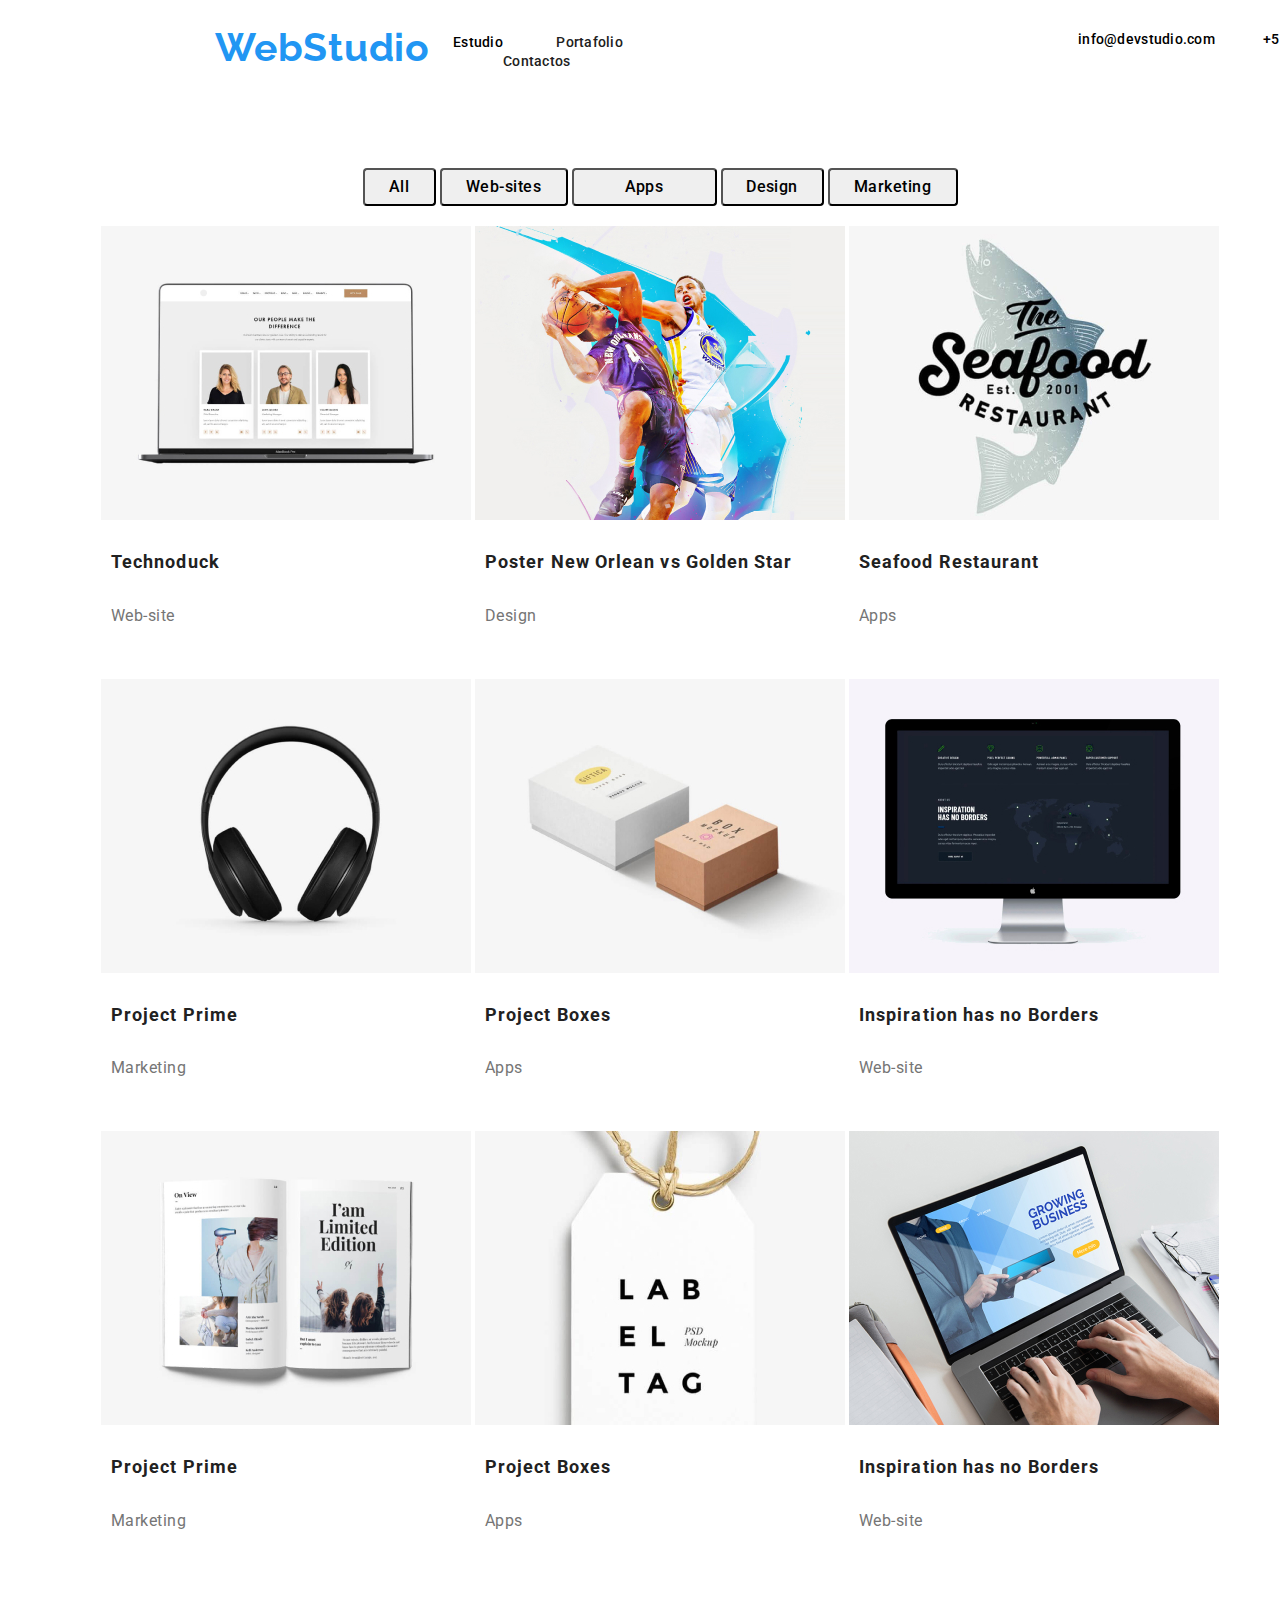
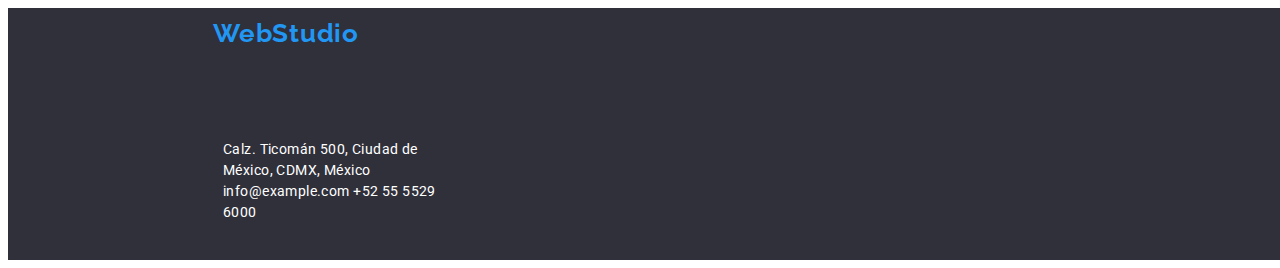
==== portfolio.html @ 344f01cb "new file:   contactos.html 	new file:   css/styles.css 	new file:   images/equipo1.jpg 	new file:   " ====
<!DOCTYPE html>
<html lang="En">    
<head>
    <meta charset="UTF-8">
    <meta http-equiv="X-UA-Compatible" content="IE=edge">
    <meta name="viewport" content="width=device-width, initial-scale=1.0">
    <title>homework #2</title>
    <link rel="stylesheet" href="./css/styles.css">
    <link href="https://fonts.googleapis.com/css2?family=Raleway:wght@700&family=Roboto:wght@400;500;700;900&display=swap"
        rel="stylesheet">
</head>
<body class="body-portfolio"> 
        <header class="encabezado">
            <section class="estudio-web1">
                <h2>WebStudio</h2>
            </section>

            <nav class="linea-superior">
                <div class="menu-nav">
                    <a class="enlace-activo" href="./index.html" target="_self"> Estudio </a>
                    <span class="portafolio">Portafolio</span>
                    <a class="contactos" href="./contactos.html" target="_self">Contactos</a>
                </div>
            </nav>

            <div>
                <a class="correo-electronico" href="mailto:info@devstudio.com"> info@devstudio.com </a>
                <a class="telefono" href="tel:+52 55 5529 6000"> +52 55 5529 6000 </a>
            </div>
            
        </header>

        <main>
            <section>
                <ul class="filter">
                    <li class="filter-item">
                        <button type="button" class="button-port button-portfolio-1">All</button>
                    </li>
                    <li class="filter-item">
                        <button type="button" class="button-port button-portfolio-2">Web-sites</button>
                    </li>
                    <li class="filter-item">
                        <button type="button" class="button-port button-portfolio-3">Apps</button>
                    </li>
                    <li class="filter-item">
                        <button type="button" class="button-port button-portfolio-4">Design</button>
                    </li>
                    <li class="filter-item">
                        <button type="button" class="button-port button-portfolio-5">Marketing</button>
                    </li>
                </ul>
            </section>
            <section class="images-portfolio">
                <ul>
                    <li class="portfolio-row">
                        <img src="./images/portfolio1.jpg" alt="Technoduck-Web-site" width="370">
                        <p class="nombre-proyecto">Technoduck</p>
                        <p class="tipo-proyecto">Web-site</p>
                    </li>
                    <li class="portfolio-row">
                        <img src="./images/portfolio2.jpg" alt="Poster New Orlean vs Golden Star-Design" width="370">
                        <p class="nombre-proyecto">Poster New Orlean vs Golden Star</p>
                        <p class="tipo-proyecto">Design</p>
                    </li>
                    <li class="portfolio-row">
                        <img src="./images/portfolio3.jpg" alt="Seafood Restaurant-Apps" width="370">
                        <p class="nombre-proyecto">Seafood Restaurant</p>
                        <p class="tipo-proyecto">Apps</p>
                    </li>
                </ul>
                <ul class="portfolio-row">
                    <li class="portfolio-row">
                        <img src="./images/portfolio4.jpg" alt="Project Prime-Marketing" width="370">
                        <p class="nombre-proyecto">Project Prime</p>
                        <p class="tipo-proyecto">Marketing</p>
                    </li>

                    <li class="portfolio-row">
                        <img src="./images/portfolio5.jpg" alt="Project Boxes-Apps" width="370">
                        <p class="nombre-proyecto">Project Boxes</p>
                        <p class="tipo-proyecto">Apps</p>
                    </li>

                    <li class="portfolio-row">
                        <img src="./images/portfolio6.jpg" alt="Inspiration has no Borders-Web-site" width="370">
                        <p class="nombre-proyecto">Inspiration has no Borders</p>
                        <p class="tipo-proyecto">Web-site</p>
                    </li>
                </ul>
                <ul class="portfolio-row">
                    <li class="portfolio-row">
                        <img src="./images/portfolio7.jpg" alt="Project Prime-Marketing" width="370">
                        <p class="nombre-proyecto">Project Prime</p>
                        <p class="tipo-proyecto">Marketing</p>
                    </li>

                    <li class="portfolio-row">
                        <img src="./images/portfolio8.jpg" alt="Project Boxes-Apps" width="370">
                        <p class="nombre-proyecto">Project Boxes</p>
                        <p class="tipo-proyecto">Apps</p>
                    </li>

                    <li class="portfolio-row">
                        <img src="./images/portfolio9.jpg" alt="Inspiration has no Borders-Web-site" width="370">
                        <p class="nombre-proyecto">Inspiration has no Borders</p>
                        <p class="tipo-proyecto">Web-site</p>
                    </li>
                </ul>
            </section>
        </main>

        <footer class="base-portfolio">
            <div>
                <p class="estudio-web2-portfolio">WebStudio</p>
            </div>
            <address class="direccion-portfolio">
                <span>Calz. Ticomán 500, Ciudad de México, CDMX, México</span>
                <span> info@example.com </span>
                <span> +52 55 5529 6000 </span>
            </address>
        </footer>
    </body>

</html>
---- css/styles.css ----
:root{
    --color-text: #2196F3;
    --backg1-color: #2F303A;
}


.principal {
    
    /* display: flex;    
    flex-direction: column; */    
    display: inline-block;
}
.encabezado{
    
    width: 1600px;
    height: 80px ;
    border-color: blue;

}

.estudio-web1{

    position: absolute;
    width: 145px;
    height: 31px;
    left: 215px;
    top: -10px;

    font-family: Raleway;
    font-size: 26px;
    font-weight: 700;
    line-height: 1.94em; /* 31px */
    letter-spacing: 0.03em;
    text-align: right;
    
    color: var(--color-text);
    
}

.menu-nav{
    position: absolute;
    width: 290px;
    height: 16px;
    left: 453px;
    top: 32px;
}
.enlace-activo{
    
    font-family: Roboto;
    font-size: 14px;
    font-weight: 500;
    line-height: 1em; /*16px;*/
    letter-spacing: 0.02em;
    text-align: left;

    color: black;
    text-decoration: none;

}
.enlace-activo:hover {
    color: var(--color-text);
    cursor: pointer;
}
.portafolio{
    margin-left: 50px;

    font-family: Roboto;
    font-size: 14px;
    font-weight: 500;
    line-height: 1em; /*16px;*/
    letter-spacing: 0.02em;
    text-align: left;

    color: #212121;
    text-decoration: none;
}
.portafolio:hover {
    color: var(--color-text);
    cursor: pointer;
}
.contactos{

    margin-left: 50px;

    font-family: Roboto;
    font-size: 14px;
    font-weight: 500;
    line-height: 1em; /*16px;*/
    letter-spacing: 0.02em;
    text-align: left;

    color: #212121;
    text-decoration: none;
}
.contactos:hover {
    color: var(--color-text);
    cursor: pointer;
}

.correo-electronico{
    
    position: absolute;
    width: 135px;
    height: 16px;
    left: 1078px;
    top: 32px;

    font-family: Roboto;
    font-size: 14px;
    font-weight: 500;
    line-height: 1em; /*16px;*/
    letter-spacing: 0.02em;
    text-align: left;

    color: black;

    text-decoration: none;
}
.correo-electronico:hover {

    color: var(--color-text);
    cursor: pointer;
}

.telefono{
    position: absolute;
    width: 120px;
    height: 16px;
    left: 1263px;
    top: 32px;

    font-family: Roboto;
    font-size: 14px;
    font-weight: 500;
    line-height: 1em; /*16px;*/
    letter-spacing: 0.02em;
    text-align: left;

    color: black;
    text-decoration: none;
}
.telefono:hover {
    color: var(--color-text);
    cursor: pointer;
}
.titulo{

        height: 600px;
        width: 1600px;
        
        background-color: var(--backg1-color);

        display: flex;
        flex-direction: row-reverse;
        
        display: inline-block;

}
.button {
        background-color: var(--color-text);

        border: none;
        color: white;
        padding: 15px 50px;
        text-align: center;
        text-decoration: none;
        display: inline-block;
        font-size: 16px;
        margin: 350px 650px;
        cursor: pointer;
}
.texto-titulo{

    margin: 0;
    position: absolute;
    
    height: 120px;
    width: 696px;
    left: 448px;
    top: 280px;
    border-radius: 50px;

    font-family: Roboto;
    font-size: 44px;
    font-weight: 900;
    line-height: 3.75em; /*60px;*/
    letter-spacing: 0.06em;
    text-align: center;

    color: #FFFFFF;

}
.boton{  
    margin: 350px 670px 200px 669px;    
    display: inline-flex;
}
.features{
    margin-top: 80px;
    text-align: center;
}
.lista-features {
    display: inline-flex;
    list-style: none;
    text-align: center;

    font-family: Roboto;
    font-size: 14px;
    font-weight: 700;
    line-height: 1em;  /*16px;*/
    letter-spacing: 0.03em;
    text-align: center;
}
.lista-titulos{
    padding: 20px;
    width: 270px;
}
.a-que-nos-dedicamos{

    display: inline-block;
    
    position: absolute;
    /* width: 1173.16px; */
    width: 1220.16px;
    height: 425px;
    /* left: 215px; */
    left: 215px;
    top: 991px;
  
}
.a-que-nos-dedicamos-titulo{
    
    margin-left: 404px;
    margin-right: 397px;
    margin-bottom: 55px ;
    width: 371.15px;
    height: 46.24px;


    font-family: 'Roboto';
    font-style: normal;
    font-weight: 700;
    font-size: 36px;
    line-height: 2.63em; /*16px;*/
    text-align: center;
    letter-spacing: 0.03em;

    color: #212121;
}
.a-que-nos-dedicamos-ulist
{
    display: inline-block;
    list-style-type: none;
}
.imagen1{
    display: inline-block;
    width: 373px;
    height: 323.7px;    
}
.imagen2 {
    display: inline-block;
    margin-left: 23px;
    width: 373px;
    height: 323.7px;    
}
.imagen3 {
    display: inline-block;
    margin-left: 23px;
    width: 373px;
    height: 323.7px;  
}

.nuestro-equipo{
    display: block;

    position: absolute;
    width: 1600px;
    height: 648px;
    left: 0px;
    top: 1510px;

    background-color: #F5F4FA;
}
.nuestro-equipo-titulo{

    position: absolute;
    width: 265px;
    height: 42px;
    left: 669px;
    top: 94px;

    font-family: 'Roboto';
    font-style: normal;
    font-weight: 700;
    font-size: 36px;
    line-height: 2.63em; /*42px;*/
    text-align: center;
    letter-spacing: 0.03em;

    color: #212121;
}
.equipo{
    text-align: center;
}
.equipo1{
    display: inline-block;
    position: absolute;
    width: 270px;
    height: 368px;
    left: 208px;
    top: 186px;

    background: #FFFFFF;
    
    box-shadow: 0px 1px 3px rgba(0, 0, 0, 0.12), 0px 1px 1px rgba(0, 0, 0, 0.14), 0px 2px 1px rgba(0, 0, 0, 0.2);
    border-radius: 0px 0px 4px 4px;
}

.equipo2{
    display: inline-block;
    position: absolute;
    width: 270px;
    height: 368px;
    left: 515px;
    top: 186px;

    background: #FFFFFF;

    box-shadow: 0px 1px 3px rgba(0, 0, 0, 0.12), 0px 1px 1px rgba(0, 0, 0, 0.14), 0px 2px 1px rgba(0, 0, 0, 0.2);
    border-radius: 0px 0px 4px 4px;
}

.equipo3{
    display: inline-block;
    position: absolute;
    width: 270px;
    height: 368px;
    left: 822px;
    top: 186px;

    background: #FFFFFF;

    box-shadow: 0px 1px 3px rgba(0, 0, 0, 0.12), 0px 1px 1px rgba(0, 0, 0, 0.14), 0px 2px 1px rgba(0, 0, 0, 0.2);
    border-radius: 0px 0px 4px 4px;
}
.equipo4 {
    display: inline-block;
    position: absolute;
    width: 270px;
    height: 368px;
    left: 1129px;
    top: 186px;

    background: #FFFFFF;

    box-shadow: 0px 1px 3px rgba(0, 0, 0, 0.12), 0px 1px 1px rgba(0, 0, 0, 0.14), 0px 2px 1px rgba(0, 0, 0, 0.2);
    border-radius: 0px 0px 4px 4px;
}
.nombre{
    position: relative;    
    height: 19px;    
    top: 20px;

    font-family: 'Roboto';
    font-style: normal;
    font-weight: 500;
    font-size: 16px;
    line-height: 1.19em /*19px;*/
    /* identical to box height */

    text-align: center;
    letter-spacing: 0.03em;

    color: #212121;
}
.posicion{
    position: relative;    
    height: 19px;
    top: 10px;

    font-family: 'Roboto';
    font-style: normal;
    font-weight: 400;
    font-size: 16px;
    line-height: 1.19em; /*19px;*/

    text-align: center;
    letter-spacing: 0.02em;
    color: #757575;
}
.base{

    position: absolute;
    width: 1600px;
    height: 252px;
    left: 0px;
    top: 2158px;

    background-color: var(--backg1-color);
}
.estudio-web2 {

    position: absolute;
    width: 145px;
    height: 31px;
    left: 205px;
    top: 40px;

    font-family: Raleway;
    font-size: 26px;
    font-weight: 700;
    line-height: 1.94em /*31px;*/
    letter-spacing: 0.03em;
    text-align: right;

    color: var(--color-text);

}
.direccion{
    position: absolute;
    width: 231px;
    height: 21px;
    left: 215px;
    top: 100px;

    font-family: 'Roboto';
    font-style: normal;
    font-weight: 400;
    font-size: 14px;
    line-height: 1.5em: /*24px;*/
    /* or 171% */

    letter-spacing: 0.03em;

    color: #FFFFFF;

}

/* portfolio */
.body-portfolio{
    font-family: 'Roboto', sans-serif;
    color: #212121;
}
.button-port{
    font-family: Roboto;
    font-size: 16px;
    font-weight: 500;
    line-height: 1.63em; /*26px;*/
    letter-spacing: 0.03em;
    text-align: center;
}

.button-port:hover{
    background-color: var(--color-text);
    color: white;
    cursor: pointer;
    border: 3px solid black;
}
.button-port:focus {
    background-color: var(--color-text);
    color: white;
    cursor: pointer;
}
.button-portfolio-1{
    height: 38px;
    width: 73px;
    border-radius: 4px;
}
.button-portfolio-2{
    height: 38px;
    width: 128px;
    border-radius: 4px;
}
.button-portfolio-3{
    height: 38px;
    width: 145px;
    border-radius: 4px;
}
.button-portfolio-4{
    height: 38px;
    width: 103px;
    border-radius: 4px;
}
.button-portfolio-5{
    height: 38px;
    width: 130px;
    border-radius: 4px;
}

.filter {
    margin-top: 80px;
    text-align: center;
}
.filter-item{
    text-align: center;
    list-style: none;
    display: inline-block;    
}
.images-portfolio{
    margin-top: 20px;
    text-align: center;   
}
.portfolio-row{
    text-align: center;
    list-style: none;
    display: inline-block;
}

.nombre-proyecto{
    font-family: 'Roboto';
    font-style: normal;
    font-weight: 700;
    font-size: 18px;
    line-height: 2.25em; /*36px;*/
    letter-spacing: 0.06em;
    color: #212121;
    margin-left: 10px;
    text-align: left;
}

.tipo-proyecto{
    font-family: 'Roboto';
    font-style: normal;
    font-weight: 400;
    font-size: 16px;
    line-height: 1.88em; /*30px;*/
    letter-spacing: 0.03em;
    color: #757575;
    margin-left: 10px;
    text-align: left;
}
.base-portfolio {

   
    width: 1600px;
    height: 252px;
    left: 0px;
    background-color: var(--backg1-color);
}
.estudio-web2-portfolio{

    width: 145px;
    height: 31px;
    margin-left: 205px;
    margin-top: 40px;

    font-family: Raleway;
    font-size: 26px;
    font-weight: 700;
    line-height: 1.94em; /*31px;*/
    letter-spacing: 0.03em;
    text-align: right;

    color: var(--color-text);

}
.direccion-portfolio {
    
    width: 231px;
    height: 21px;
    margin-left: 215px;
    margin-top: 100px;

    font-family: 'Roboto';
    font-style: normal;
    font-weight: 400;
    font-size: 14px;
    line-height: 1.5em; /*24px;*/
    /* or 171% */

    letter-spacing: 0.03em;

    color: #FFFFFF;

}
/* contacts */
.on-construction{
    display: block;
    margin-left: auto;
    margin-right: auto;
    width: 50%;
}
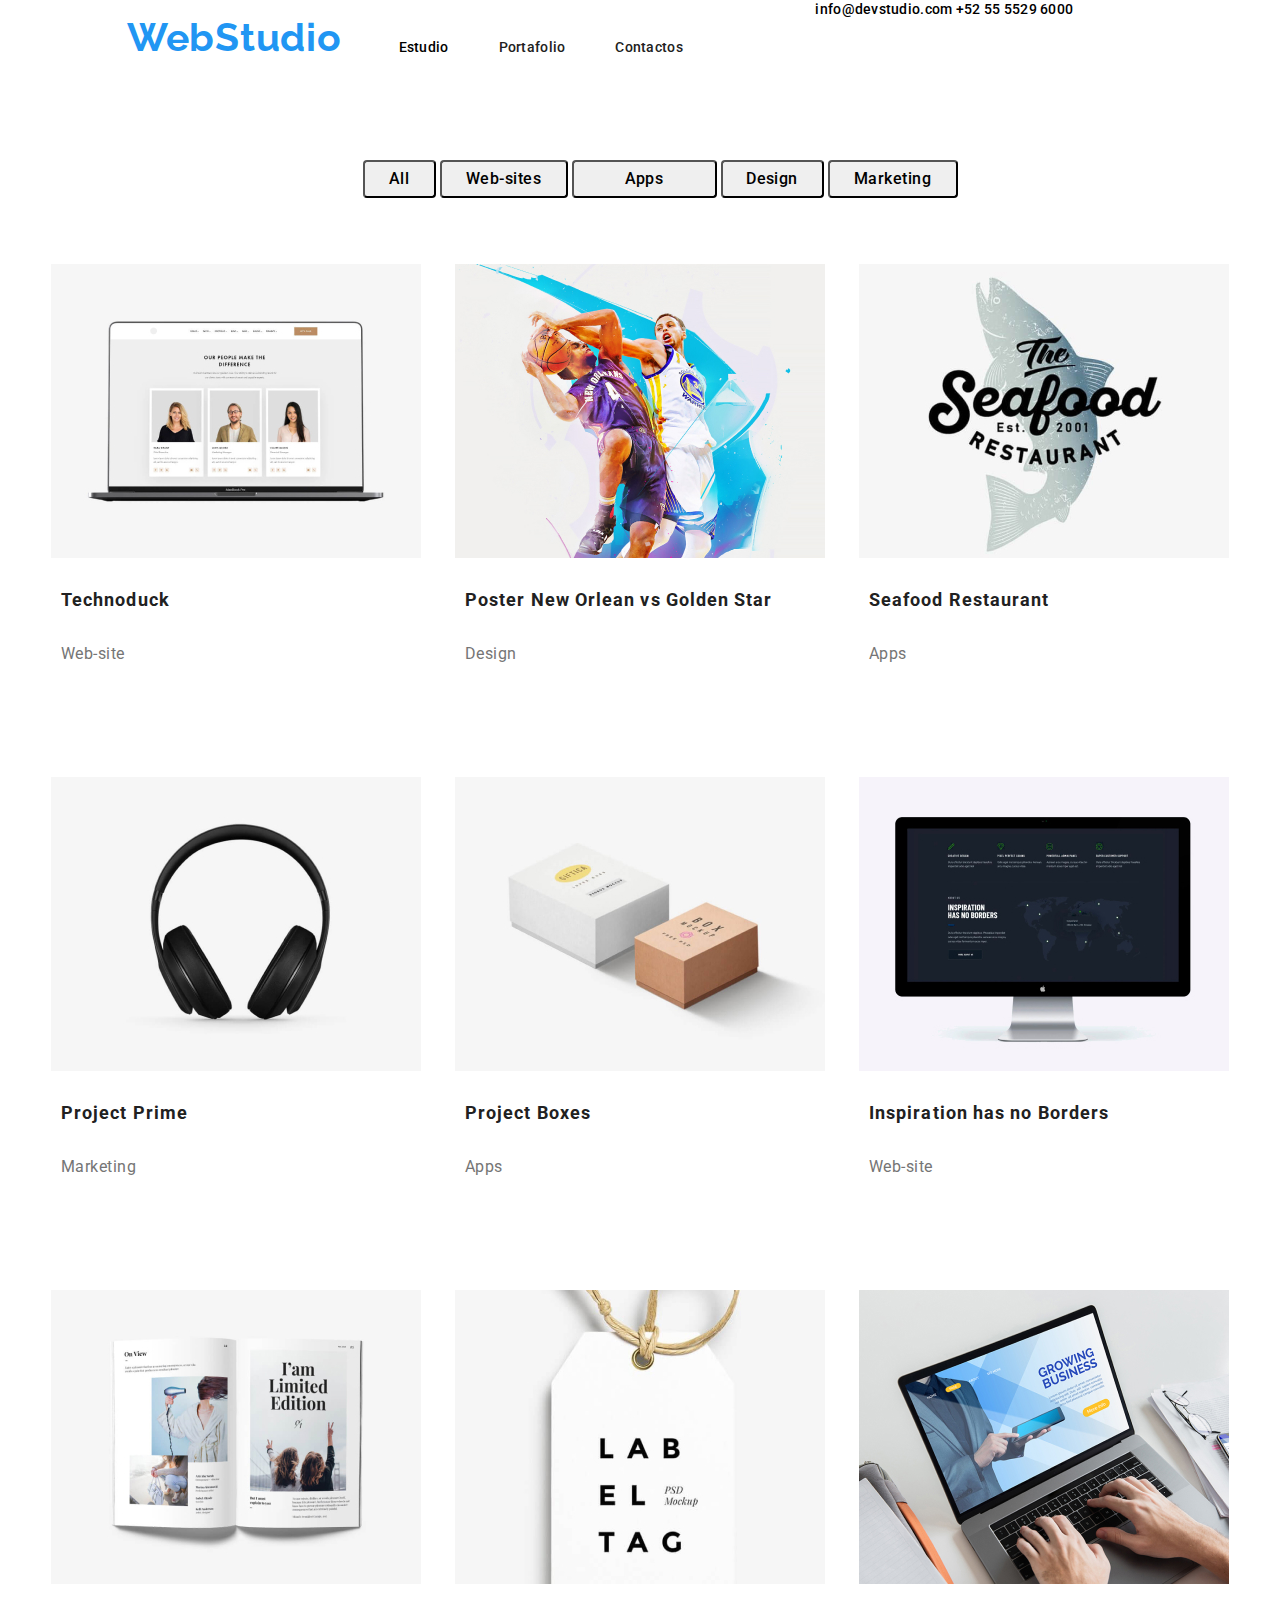
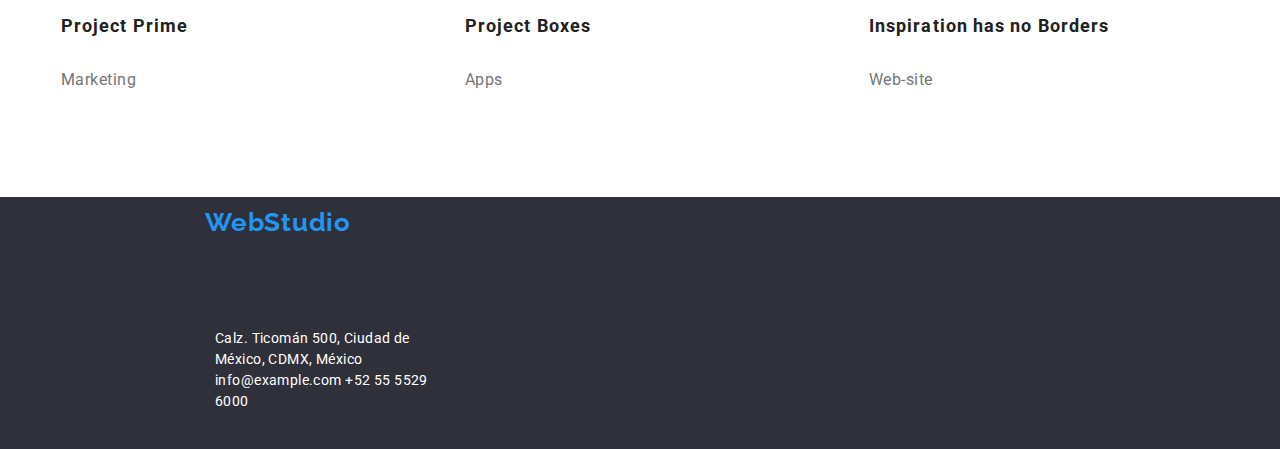
==== commit a335f70f: "new file:   css/modern-normalize.min.css 	modified:   css/styles.css 	new file:   images/cell.png 	n" ====
--- a/portfolio.html
+++ b/portfolio.html
@@ -51,7 +51,7 @@
                 </ul>
             </section>
             <section class="images-portfolio">
-                <ul>
+                <ul class="portfolio-row">
                     <li class="portfolio-row">
                         <img src="./images/portfolio1.jpg" alt="Technoduck-Web-site" width="370">
                         <p class="nombre-proyecto">Technoduck</p>
--- a/css/styles.css
+++ b/css/styles.css
@@ -1,30 +1,30 @@
+@import url(/css/modern-normalize.min.css);
+
 :root{
     --color-text: #2196F3;
     --backg1-color: #2F303A;
 }
 
-
-.principal {
-    
-    /* display: flex;    
-    flex-direction: column; */    
-    display: inline-block;
-}
 .encabezado{
     
-    width: 1600px;
+    width: 1200px;
     height: 80px ;
     border-color: blue;
 
+    display: flex;
+    flex-direction: row;
+    justify-content: space-evenly;
+    
 }
 
 .estudio-web1{
 
-    position: absolute;
+    
     width: 145px;
     height: 31px;
-    left: 215px;
-    top: -10px;
+    margin: 0px;
+    margin-top: -20px;
+    
 
     font-family: Raleway;
     font-size: 26px;
@@ -37,12 +37,19 @@
     
 }
 
+.linea-superior{
+    height: 80px;
+    display: flex;
+    padding-top: 40px;
+}
+
 .menu-nav{
-    position: absolute;
+    
     width: 290px;
-    height: 16px;
-    left: 453px;
-    top: 32px;
+    height: 16px;   
+
+    display: flex;
+    justify-content: flex-start;
 }
 .enlace-activo{
     
@@ -62,7 +69,7 @@
     cursor: pointer;
 }
 .portafolio{
-    margin-left: 50px;
+    padding-left: 50px;
 
     font-family: Roboto;
     font-size: 14px;
@@ -80,7 +87,7 @@
 }
 .contactos{
 
-    margin-left: 50px;
+    padding-left: 50px;
 
     font-family: Roboto;
     font-size: 14px;
@@ -96,14 +103,21 @@
     color: var(--color-text);
     cursor: pointer;
 }
+.contact-data{
+    display: flex;
+    flex-direction: row;
+    justify-content: space-evenly;
+    padding-top: 25px;
+}
+.mail{
+    padding-left: 20px;
+}
 
 .correo-electronico{
     
-    position: absolute;
-    width: 135px;
     height: 16px;
-    left: 1078px;
-    top: 32px;
+   
+    align-self: auto;
 
     font-family: Roboto;
     font-size: 14px;
@@ -120,14 +134,18 @@
 
     color: var(--color-text);
     cursor: pointer;
+
+    align-items: flex-end;
+}
+
+.cell{
+    padding-left: 20px;
 }
 
 .telefono{
-    position: absolute;
-    width: 120px;
+    
+    
     height: 16px;
-    left: 1263px;
-    top: 32px;
 
     font-family: Roboto;
     font-size: 14px;
@@ -138,6 +156,9 @@
 
     color: black;
     text-decoration: none;
+
+    align-items: flex-end;
+    
 }
 .telefono:hover {
     color: var(--color-text);
@@ -152,8 +173,6 @@
 
         display: flex;
         flex-direction: row-reverse;
-        
-        display: inline-block;
 
 }
 .button {
@@ -503,6 +522,14 @@
     text-align: center;
     list-style: none;
     display: inline-block;
+    padding: 15px;
+
+}
+.portfolio-row:hover {
+    background: #FFFFFF;
+    border: 1px solid #EEEEEE;
+    box-shadow: 0px 1px 1px rgba(0, 0, 0, 0.12), 0px 4px 4px rgba(0, 0, 0, 0.06), 1px 4px 6px rgba(0, 0, 0, 0.16);
+    cursor: pointer;
 }
 
 .nombre-proyecto{
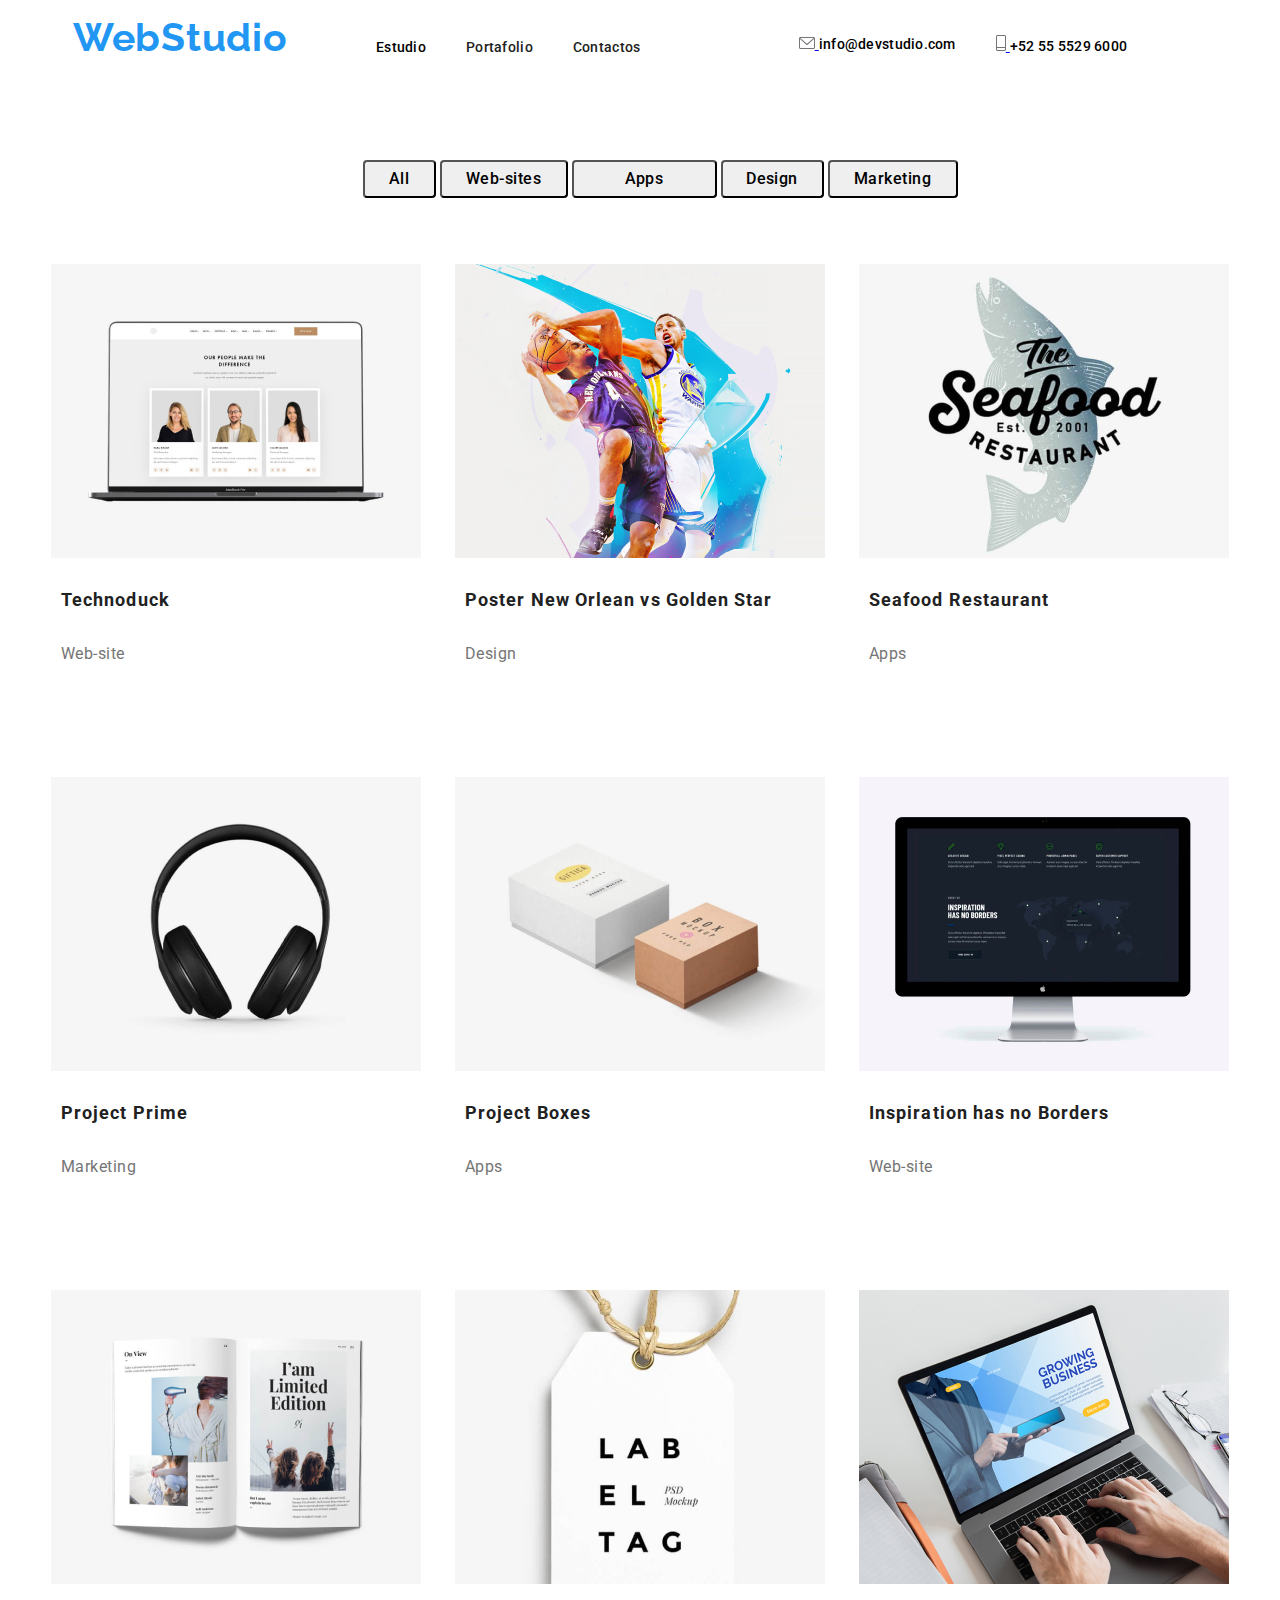
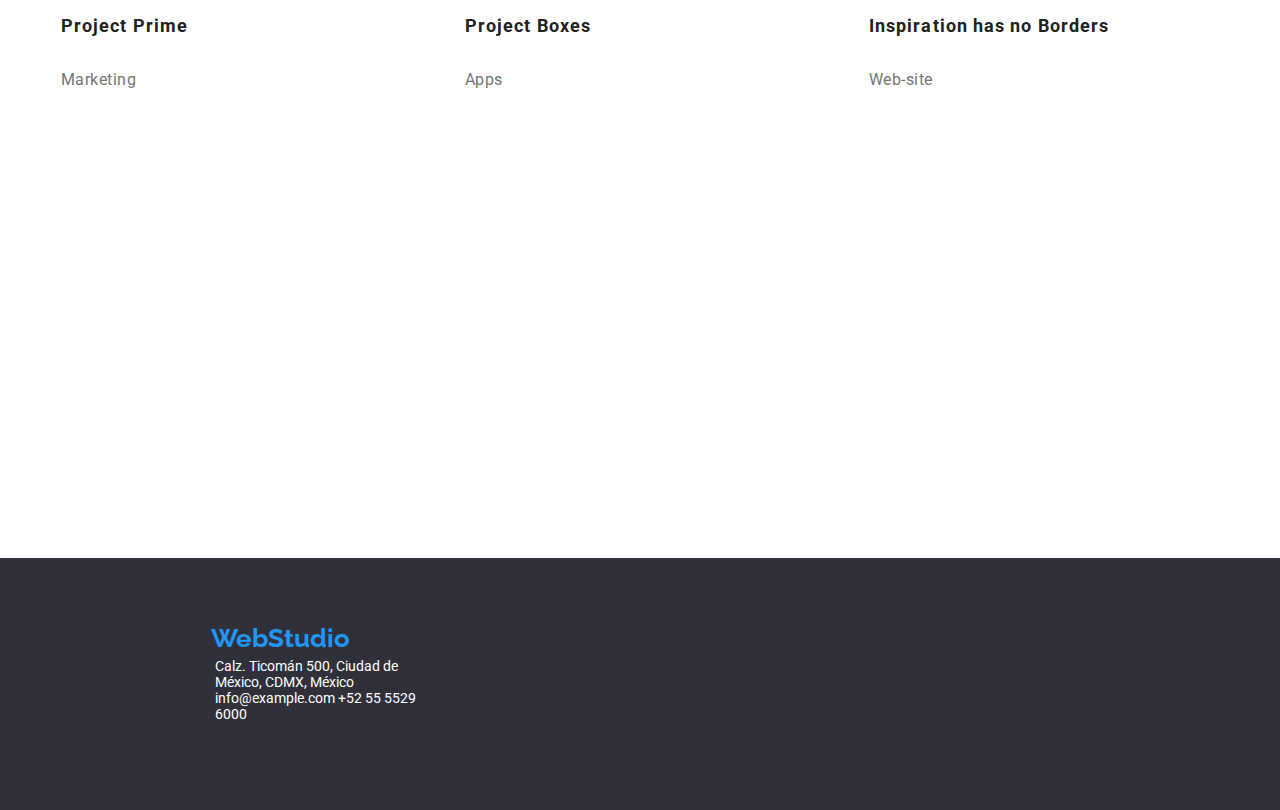
==== commit eab630b4: "modified:   css/styles.css 	modified:   index.html 	modified:   portfolio.html" ====
--- a/portfolio.html
+++ b/portfolio.html
@@ -4,121 +4,128 @@
     <meta charset="UTF-8">
     <meta http-equiv="X-UA-Compatible" content="IE=edge">
     <meta name="viewport" content="width=device-width, initial-scale=1.0">
-    <title>homework #2</title>
+    <title>homework #3</title>
     <link rel="stylesheet" href="./css/styles.css">
     <link href="https://fonts.googleapis.com/css2?family=Raleway:wght@700&family=Roboto:wght@400;500;700;900&display=swap"
         rel="stylesheet">
 </head>
 <body class="body-portfolio"> 
-        <header class="encabezado">
-            <section class="estudio-web1">
-                <h2>WebStudio</h2>
+
+    <header class="encabezado">
+        <section class="estudio-web1">
+            <h2>WebStudio</h2>
+        </section>
+    
+        <nav class="linea-superior">
+            <section class="menu-nav">
+                <a class="enlace-activo" href="/index.html">Estudio</a>                
+                <a class="portafolio" href="./portfolio.html" target="_self">Portafolio</a>
+                <a class="contactos" href="./contactos.html">Contactos</a>
             </section>
+        </nav>
+    
+        <section class="contact-data">
+            <section class="mail">
+                <a href="mailto:info@devstudio.com"> <img class="sobre" src="/images/sobre.svg"
+                        alt="Imagen Sobre correo electrónico"> </a>
+                <a class="correo-electronico" href="mailto:info@devstudio.com"> info@devstudio.com </a>
+            </section>
+            <section class="cell">
+                <a href="tel:+52 55 5529 6000"> <img class="sobre" src="/images/cell.png" alt="Imagen Cellphone"> </a>
+                <a class="telefono" href="tel:+52 55 5529 6000"> +52 55 5529 6000 </a>
+            </section>
+        </section>
+    </header>
 
-            <nav class="linea-superior">
-                <div class="menu-nav">
-                    <a class="enlace-activo" href="./index.html" target="_self"> Estudio </a>
-                    <span class="portafolio">Portafolio</span>
-                    <a class="contactos" href="./contactos.html" target="_self">Contactos</a>
-                </div>
-            </nav>
+    <main>
+        <section>
+            <ul class="filter">
+                <li class="filter-item">
+                    <button type="button" class="button-port button-portfolio-1">All</button>
+                </li>
+                <li class="filter-item">
+                    <button type="button" class="button-port button-portfolio-2">Web-sites</button>
+                </li>
+                <li class="filter-item">
+                    <button type="button" class="button-port button-portfolio-3">Apps</button>
+                </li>
+                <li class="filter-item">
+                    <button type="button" class="button-port button-portfolio-4">Design</button>
+                </li>
+                <li class="filter-item">
+                    <button type="button" class="button-port button-portfolio-5">Marketing</button>
+                </li>
+            </ul>
+        </section>
+        <section class="images-portfolio">
+            <ul class="portfolio-row">
+                <li class="portfolio-row">
+                    <img src="./images/portfolio1.jpg" alt="Technoduck-Web-site" width="370">
+                    <p class="nombre-proyecto">Technoduck</p>
+                    <p class="tipo-proyecto">Web-site</p>
+                </li>
+                <li class="portfolio-row">
+                    <img src="./images/portfolio2.jpg" alt="Poster New Orlean vs Golden Star-Design" width="370">
+                    <p class="nombre-proyecto">Poster New Orlean vs Golden Star</p>
+                    <p class="tipo-proyecto">Design</p>
+                </li>
+                <li class="portfolio-row">
+                    <img src="./images/portfolio3.jpg" alt="Seafood Restaurant-Apps" width="370">
+                    <p class="nombre-proyecto">Seafood Restaurant</p>
+                    <p class="tipo-proyecto">Apps</p>
+                </li>
+            </ul>
+            <ul class="portfolio-row">
+                <li class="portfolio-row">
+                    <img src="./images/portfolio4.jpg" alt="Project Prime-Marketing" width="370">
+                    <p class="nombre-proyecto">Project Prime</p>
+                    <p class="tipo-proyecto">Marketing</p>
+                </li>
 
-            <div>
-                <a class="correo-electronico" href="mailto:info@devstudio.com"> info@devstudio.com </a>
-                <a class="telefono" href="tel:+52 55 5529 6000"> +52 55 5529 6000 </a>
-            </div>
-            
-        </header>
+                <li class="portfolio-row">
+                    <img src="./images/portfolio5.jpg" alt="Project Boxes-Apps" width="370">
+                    <p class="nombre-proyecto">Project Boxes</p>
+                    <p class="tipo-proyecto">Apps</p>
+                </li>
 
-        <main>
-            <section>
-                <ul class="filter">
-                    <li class="filter-item">
-                        <button type="button" class="button-port button-portfolio-1">All</button>
-                    </li>
-                    <li class="filter-item">
-                        <button type="button" class="button-port button-portfolio-2">Web-sites</button>
-                    </li>
-                    <li class="filter-item">
-                        <button type="button" class="button-port button-portfolio-3">Apps</button>
-                    </li>
-                    <li class="filter-item">
-                        <button type="button" class="button-port button-portfolio-4">Design</button>
-                    </li>
-                    <li class="filter-item">
-                        <button type="button" class="button-port button-portfolio-5">Marketing</button>
-                    </li>
-                </ul>
-            </section>
-            <section class="images-portfolio">
-                <ul class="portfolio-row">
-                    <li class="portfolio-row">
-                        <img src="./images/portfolio1.jpg" alt="Technoduck-Web-site" width="370">
-                        <p class="nombre-proyecto">Technoduck</p>
-                        <p class="tipo-proyecto">Web-site</p>
-                    </li>
-                    <li class="portfolio-row">
-                        <img src="./images/portfolio2.jpg" alt="Poster New Orlean vs Golden Star-Design" width="370">
-                        <p class="nombre-proyecto">Poster New Orlean vs Golden Star</p>
-                        <p class="tipo-proyecto">Design</p>
-                    </li>
-                    <li class="portfolio-row">
-                        <img src="./images/portfolio3.jpg" alt="Seafood Restaurant-Apps" width="370">
-                        <p class="nombre-proyecto">Seafood Restaurant</p>
-                        <p class="tipo-proyecto">Apps</p>
-                    </li>
-                </ul>
-                <ul class="portfolio-row">
-                    <li class="portfolio-row">
-                        <img src="./images/portfolio4.jpg" alt="Project Prime-Marketing" width="370">
-                        <p class="nombre-proyecto">Project Prime</p>
-                        <p class="tipo-proyecto">Marketing</p>
-                    </li>
+                <li class="portfolio-row">
+                    <img src="./images/portfolio6.jpg" alt="Inspiration has no Borders-Web-site" width="370">
+                    <p class="nombre-proyecto">Inspiration has no Borders</p>
+                    <p class="tipo-proyecto">Web-site</p>
+                </li>
+            </ul>
+            <ul class="portfolio-row">
+                <li class="portfolio-row">
+                    <img src="./images/portfolio7.jpg" alt="Project Prime-Marketing" width="370">
+                    <p class="nombre-proyecto">Project Prime</p>
+                    <p class="tipo-proyecto">Marketing</p>
+                </li>
 
-                    <li class="portfolio-row">
-                        <img src="./images/portfolio5.jpg" alt="Project Boxes-Apps" width="370">
-                        <p class="nombre-proyecto">Project Boxes</p>
-                        <p class="tipo-proyecto">Apps</p>
-                    </li>
+                <li class="portfolio-row">
+                    <img src="./images/portfolio8.jpg" alt="Project Boxes-Apps" width="370">
+                    <p class="nombre-proyecto">Project Boxes</p>
+                    <p class="tipo-proyecto">Apps</p>
+                </li>
 
-                    <li class="portfolio-row">
-                        <img src="./images/portfolio6.jpg" alt="Inspiration has no Borders-Web-site" width="370">
-                        <p class="nombre-proyecto">Inspiration has no Borders</p>
-                        <p class="tipo-proyecto">Web-site</p>
-                    </li>
-                </ul>
-                <ul class="portfolio-row">
-                    <li class="portfolio-row">
-                        <img src="./images/portfolio7.jpg" alt="Project Prime-Marketing" width="370">
-                        <p class="nombre-proyecto">Project Prime</p>
-                        <p class="tipo-proyecto">Marketing</p>
-                    </li>
+                <li class="portfolio-row">
+                    <img src="./images/portfolio9.jpg" alt="Inspiration has no Borders-Web-site" width="370">
+                    <p class="nombre-proyecto">Inspiration has no Borders</p>
+                    <p class="tipo-proyecto">Web-site</p>
+                </li>
+            </ul>
+        </section>
+    </main>
 
-                    <li class="portfolio-row">
-                        <img src="./images/portfolio8.jpg" alt="Project Boxes-Apps" width="370">
-                        <p class="nombre-proyecto">Project Boxes</p>
-                        <p class="tipo-proyecto">Apps</p>
-                    </li>
+    <footer class="base-portfolio container">
+        <div >
+            <p class="estudio-web2-portfolio">WebStudio</p>
+        </div>
+        <address class="direccion-portfolio">
+            <span>Calz. Ticomán 500, Ciudad de México, CDMX, México</span>
+            <span> info@example.com </span>
+            <span> +52 55 5529 6000 </span>
+        </address>
+    </footer>
 
-                    <li class="portfolio-row">
-                        <img src="./images/portfolio9.jpg" alt="Inspiration has no Borders-Web-site" width="370">
-                        <p class="nombre-proyecto">Inspiration has no Borders</p>
-                        <p class="tipo-proyecto">Web-site</p>
-                    </li>
-                </ul>
-            </section>
-        </main>
-
-        <footer class="base-portfolio">
-            <div>
-                <p class="estudio-web2-portfolio">WebStudio</p>
-            </div>
-            <address class="direccion-portfolio">
-                <span>Calz. Ticomán 500, Ciudad de México, CDMX, México</span>
-                <span> info@example.com </span>
-                <span> +52 55 5529 6000 </span>
-            </address>
-        </footer>
     </body>
-
 </html>--- a/css/styles.css
+++ b/css/styles.css
@@ -5,7 +5,8 @@
     --backg1-color: #2F303A;
 }
 
-.encabezado{
+.encabezado,
+.container {
     
     width: 1200px;
     height: 80px ;
@@ -13,8 +14,9 @@
 
     display: flex;
     flex-direction: row;
-    justify-content: space-evenly;
-    
+    justify-content: space-around;
+    align-content: center;
+
 }
 
 .estudio-web1{
@@ -49,7 +51,9 @@
     height: 16px;   
 
     display: flex;
-    justify-content: flex-start;
+    justify-content: center;
+    gap: 40px;
+
 }
 .enlace-activo{
     
@@ -69,7 +73,6 @@
     cursor: pointer;
 }
 .portafolio{
-    padding-left: 50px;
 
     font-family: Roboto;
     font-size: 14px;
@@ -87,8 +90,6 @@
 }
 .contactos{
 
-    padding-left: 50px;
-
     font-family: Roboto;
     font-size: 14px;
     font-weight: 500;
@@ -98,26 +99,27 @@
 
     color: #212121;
     text-decoration: none;
+    
 }
 .contactos:hover {
     color: var(--color-text);
     cursor: pointer;
 }
 .contact-data{
+
     display: flex;
     flex-direction: row;
     justify-content: space-evenly;
-    padding-top: 25px;
-}
-.mail{
-    padding-left: 20px;
-}
+    padding-top: 35px;
+    gap: 40px;
+}
+
 
 .correo-electronico{
     
     height: 16px;
    
-    align-self: auto;
+    align-self: flex-end;
 
     font-family: Roboto;
     font-size: 14px;
@@ -138,13 +140,8 @@
     align-items: flex-end;
 }
 
-.cell{
-    padding-left: 20px;
-}
-
 .telefono{
-    
-    
+       
     height: 16px;
 
     font-family: Roboto;
@@ -166,13 +163,15 @@
 }
 .titulo{
 
-        height: 600px;
+        /* height: 600px; */
         width: 1600px;
         
         background-color: var(--backg1-color);
 
         display: flex;
         flex-direction: row-reverse;
+
+        
 
 }
 .button {
@@ -216,6 +215,9 @@
 .features{
     margin-top: 80px;
     text-align: center;
+    display: flex;
+
+    
 }
 .lista-features {
     display: inline-flex;
@@ -555,25 +557,30 @@
     margin-left: 10px;
     text-align: left;
 }
+
 .base-portfolio {
 
-   
+    position: absolute;
     width: 1600px;
     height: 252px;
     left: 0px;
+    top: 2158px;
+
     background-color: var(--backg1-color);
 }
 .estudio-web2-portfolio{
 
+    position: absolute;
     width: 145px;
     height: 31px;
-    margin-left: 205px;
-    margin-top: 40px;
+    left: 205px;
+    top: 40px;
 
     font-family: Raleway;
     font-size: 26px;
     font-weight: 700;
-    line-height: 1.94em; /*31px;*/
+    line-height: 1.94em
+        /*31px;*/
     letter-spacing: 0.03em;
     text-align: right;
 
@@ -582,27 +589,30 @@
 }
 .direccion-portfolio {
     
-    width: 231px;
-    height: 21px;
-    margin-left: 215px;
-    margin-top: 100px;
-
-    font-family: 'Roboto';
-    font-style: normal;
-    font-weight: 400;
-    font-size: 14px;
-    line-height: 1.5em; /*24px;*/
-    /* or 171% */
-
-    letter-spacing: 0.03em;
-
-    color: #FFFFFF;
+    position: absolute;
+        width: 231px;
+        height: 21px;
+        left: 215px;
+        top: 100px;
+    
+        font-family: 'Roboto';
+        font-style: normal;
+        font-weight: 400;
+        font-size: 14px;
+        line-height: 1.5em:
+            /*24px;*/
+            /* or 171% */
+    
+            letter-spacing: 0.03em;
+    
+        color: #FFFFFF;
 
 }
 /* contacts */
 .on-construction{
+    width: 1200px;
     display: block;
-    margin-left: auto;
-    margin-right: auto;
+    align-content: center;
+    
     width: 50%;
 }